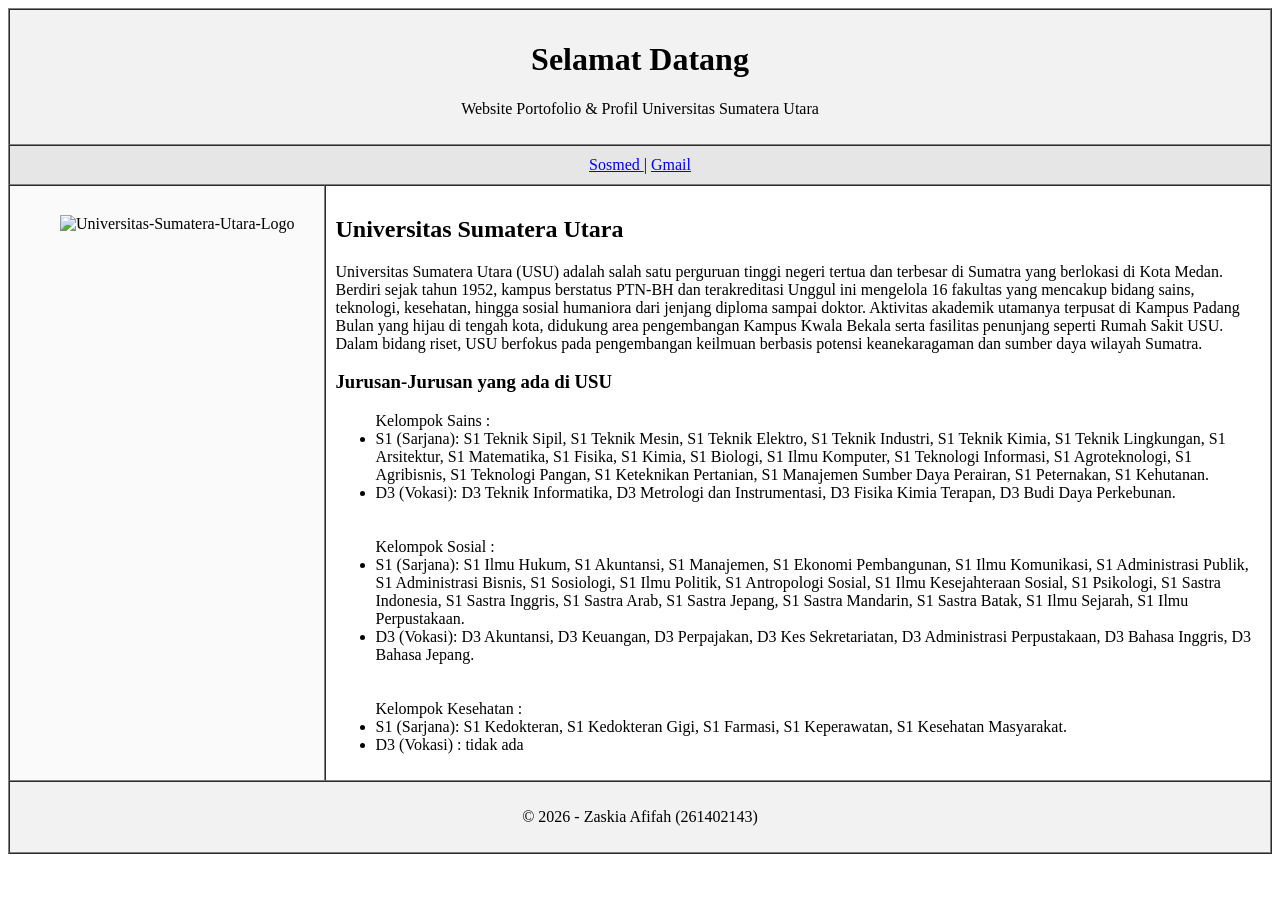
==== index.html @ f5330001 "Add files via upload" ====
<!DOCTYPE html>
<html lang="id">
<head>
    <meta charset="UTF-8">
    <meta name="viewport" content="width=device-width, initial-scale=1.0">
    <title>Tugas Individu </title>
</head>
<body>

    <!-- Tabel Utama Layout Website -->
    <table border="1" width="100%" cellpadding="10" cellspacing="0">
        
        <!-- HEADER (Gambar atau Tulisan) -->
        <tr>
            <td colspan="2" align="center" style="background-color: #f2f2f2;">
                <h1>Selamat Datang</h1>
                <p>Website Portofolio & Profil Universitas Sumatera Utara</p>
            </td>
        </tr>

        <!-- MAIN MENU (Link) -->
        <tr>
            <td colspan="2" align="center" style="background-color: #e6e6e6;">
                <a href="#https://instagram.com/official.usu"> Sosmed </a> |  
                <a href="#webmail.usu.ac.id"> Gmail </a>  
            </td>
        </tr>

        <!-- BAGIAN TENAH: SIDEBAR & ISI KONTEN WEB -->
        <tr>
            <!-- SIDEBAR -->
            <td width="25%" valign="top" style="background-color: #fafafa;">
                <h3></h3>
                <ul>
                    <img src="https://pelajarinfo.id/wp-content/uploads/2022/10/Universitas-Sumatera-Utara-Logo.png" alt="Universitas-Sumatera-Utara-Logo"
                    width="500">
                </ul>
            </td>

            <!-- ISI KONTEN WEB -->
            <td width="75%" valign="top">
                <h2>Universitas Sumatera Utara</h2>
                <p>Universitas Sumatera Utara (USU) adalah salah satu perguruan tinggi negeri tertua dan terbesar di Sumatra yang berlokasi di Kota Medan. Berdiri sejak tahun 1952, kampus berstatus PTN-BH dan terakreditasi Unggul ini mengelola 16 fakultas yang mencakup bidang sains, teknologi, kesehatan, hingga sosial humaniora dari jenjang diploma sampai doktor. Aktivitas akademik utamanya terpusat di Kampus Padang Bulan yang hijau di tengah kota, didukung area pengembangan Kampus Kwala Bekala serta fasilitas penunjang seperti Rumah Sakit USU. Dalam bidang riset, USU berfokus pada pengembangan keilmuan berbasis potensi keanekaragaman dan sumber daya wilayah Sumatra.</p>
                
                <h3>Jurusan-Jurusan yang ada di USU</h3>
                <ul>
                    Kelompok Sains :
                    <li>S1 (Sarjana): S1 Teknik Sipil, S1 Teknik Mesin, S1 Teknik Elektro, S1 Teknik Industri, S1 Teknik Kimia, S1 Teknik Lingkungan, S1 Arsitektur, S1 Matematika, S1 Fisika, S1 Kimia, S1 Biologi, S1 Ilmu Komputer, S1 Teknologi Informasi, S1 Agroteknologi, S1 Agribisnis, S1 Teknologi Pangan, S1 Keteknikan Pertanian, S1 Manajemen Sumber Daya Perairan, S1 Peternakan, S1 Kehutanan.</li>
                    <li>D3 (Vokasi): D3 Teknik Informatika, D3 Metrologi dan Instrumentasi, D3 Fisika Kimia Terapan, D3 Budi Daya Perkebunan.</li>
<br></br>
                    Kelompok Sosial :
                    <li>S1 (Sarjana): S1 Ilmu Hukum, S1 Akuntansi, S1 Manajemen, S1 Ekonomi Pembangunan, S1 Ilmu Komunikasi, S1 Administrasi Publik, S1 Administrasi Bisnis, S1 Sosiologi, S1 Ilmu Politik, S1 Antropologi Sosial, S1 Ilmu Kesejahteraan Sosial, S1 Psikologi, S1 Sastra Indonesia, S1 Sastra Inggris, S1 Sastra Arab, S1 Sastra Jepang, S1 Sastra Mandarin, S1 Sastra Batak, S1 Ilmu Sejarah, S1 Ilmu Perpustakaan.</li>
                    <li>D3 (Vokasi): D3 Akuntansi, D3 Keuangan, D3 Perpajakan, D3 Kes Sekretariatan, D3 Administrasi Perpustakaan, D3 Bahasa Inggris, D3 Bahasa Jepang.</li>
<br></br>
                    Kelompok Kesehatan :
                    <li>S1 (Sarjana): S1 Kedokteran, S1 Kedokteran Gigi, S1 Farmasi, S1 Keperawatan, S1 Kesehatan Masyarakat.</li>
                    <li>D3 (Vokasi) : tidak ada </li>
                </ul>
            </td>
        </tr>

        <!-- FOOTER -->
        <tr>
            <td colspan="2" align="center" style="background-color: #f2f2f2;">
                <p>&copy; 2026 - Zaskia Afifah (261402143) </p>
            </td>
        </tr>

    </table>

</body>
</html>
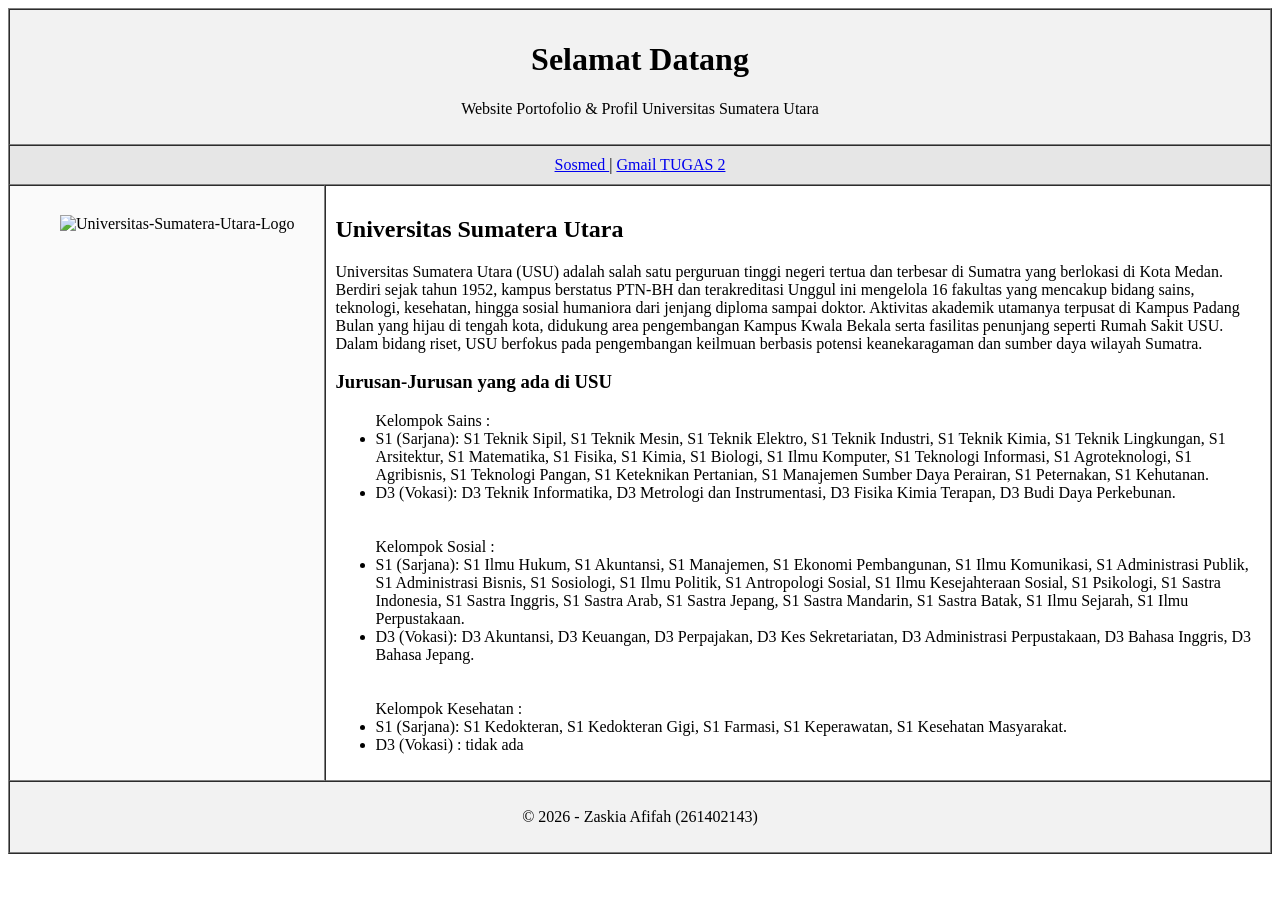
==== commit 6770d646: "Update index.html" ====
--- a/index.html
+++ b/index.html
@@ -22,7 +22,8 @@
         <tr>
             <td colspan="2" align="center" style="background-color: #e6e6e6;">
                 <a href="#https://instagram.com/official.usu"> Sosmed </a> |  
-                <a href="#webmail.usu.ac.id"> Gmail </a>  
+                <a href="#webmail.usu.ac.id"> Gmail </a>
+                <a href="tugas2.html">TUGAS 2</a>
             </td>
         </tr>
 
@@ -69,4 +70,4 @@
     </table>
 
 </body>
-</html>+</html>
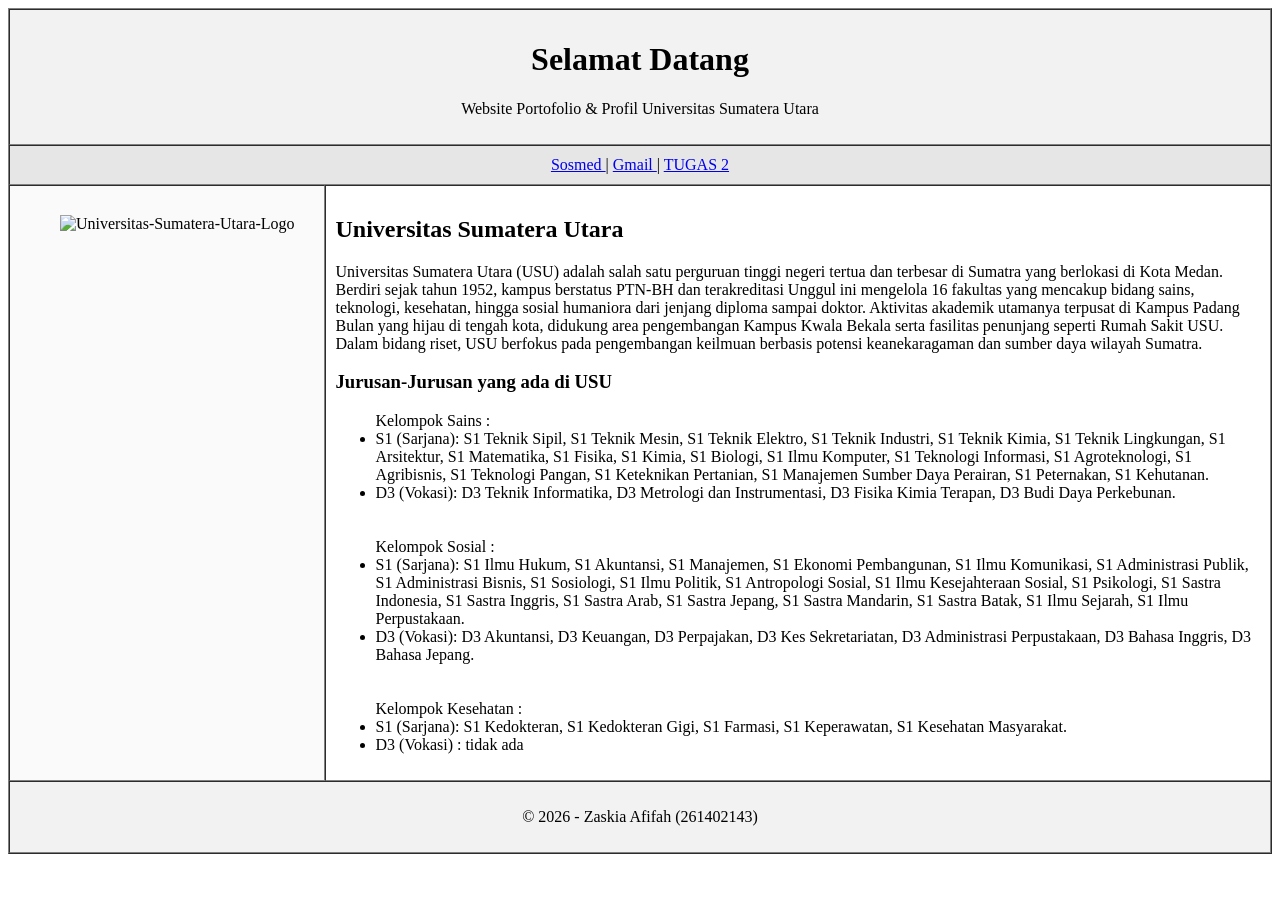
==== commit 6b1375bc: "Update index.html" ====
--- a/index.html
+++ b/index.html
@@ -22,8 +22,8 @@
         <tr>
             <td colspan="2" align="center" style="background-color: #e6e6e6;">
                 <a href="#https://instagram.com/official.usu"> Sosmed </a> |  
-                <a href="#webmail.usu.ac.id"> Gmail </a>
-                <a href="tugas2.html">TUGAS 2</a>
+                <a href="#webmail.usu.ac.id"> Gmail </a> | 
+                <a href="tugas2.html"> TUGAS 2 </a>
             </td>
         </tr>
 
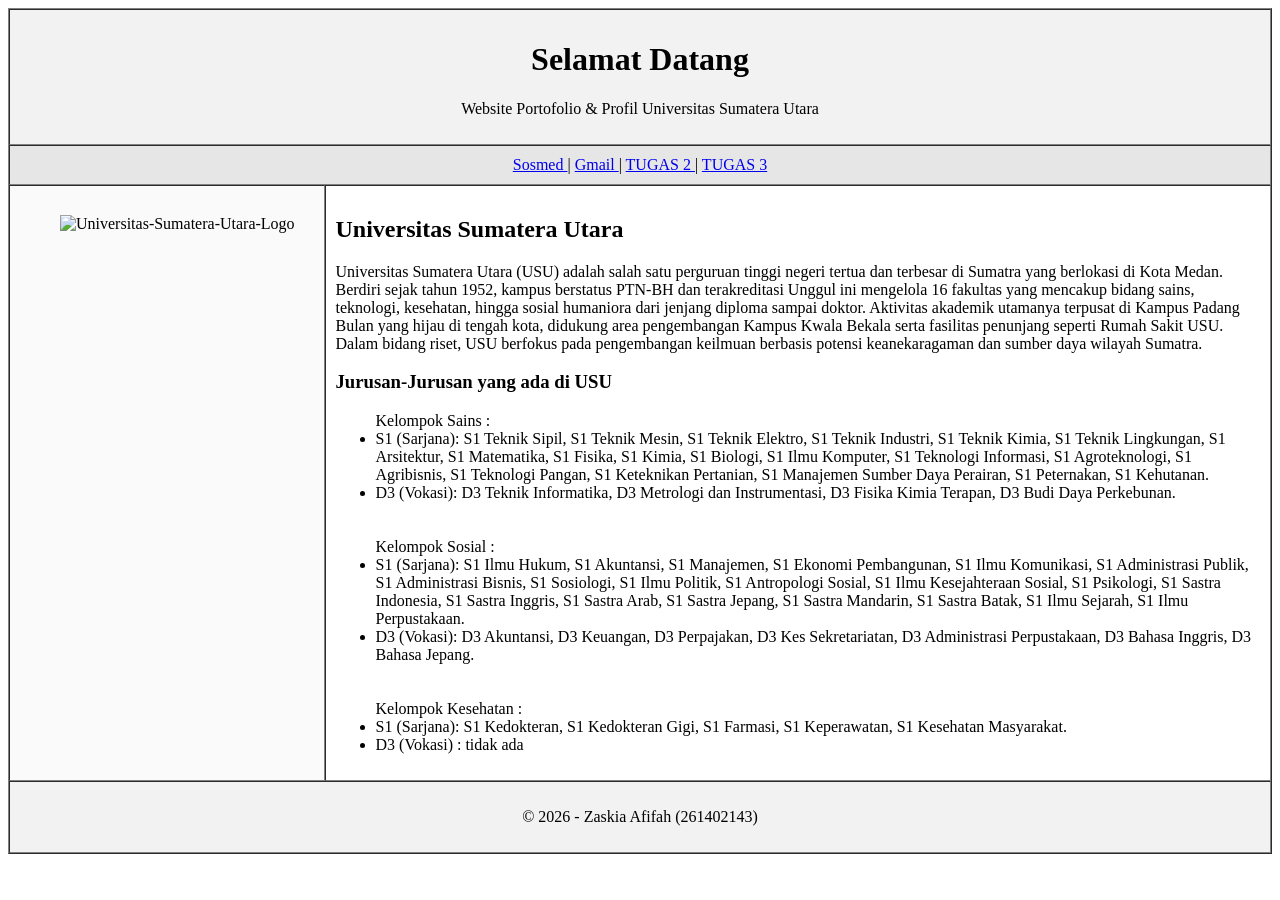
==== commit 45d691c0: "Update index.html" ====
--- a/index.html
+++ b/index.html
@@ -23,7 +23,8 @@
             <td colspan="2" align="center" style="background-color: #e6e6e6;">
                 <a href="#https://instagram.com/official.usu"> Sosmed </a> |  
                 <a href="#webmail.usu.ac.id"> Gmail </a> | 
-                <a href="tugas2.html"> TUGAS 2 </a>
+                <a href="tugas2.html"> TUGAS 2 </a> |
+                <a href="tugas3.html"> TUGAS 3 </a>
             </td>
         </tr>
 
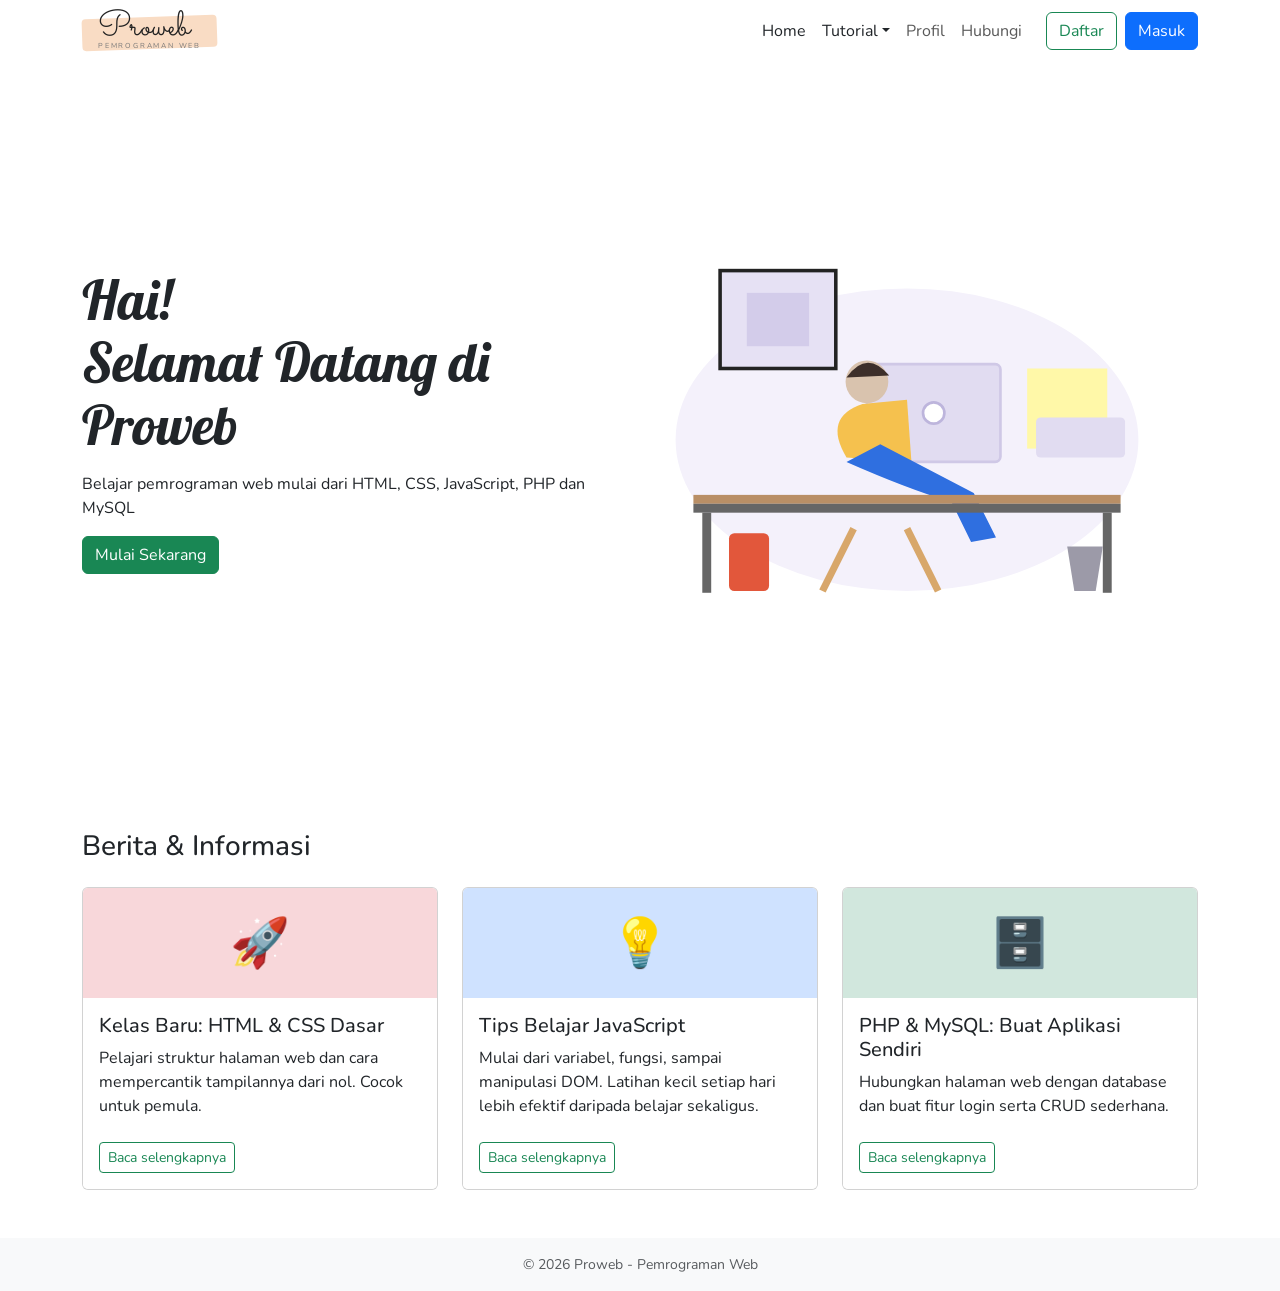
==== commit e3233f5f: "Update index.html" ====
--- a/index.html
+++ b/index.html
@@ -1,74 +1,136 @@
 <!DOCTYPE html>
 <html lang="id">
 <head>
-    <meta charset="UTF-8">
-    <meta name="viewport" content="width=device-width, initial-scale=1.0">
-    <title>Tugas Individu </title>
+  <meta charset="UTF-8">
+  <meta name="viewport" content="width=device-width, initial-scale=1">
+  <title>Proweb - Pemrograman Web</title>
+  <link href="https://cdn.jsdelivr.net/npm/bootstrap@5.2.3/dist/css/bootstrap.min.css" rel="stylesheet">
+  <link href="https://fonts.googleapis.com/css2?family=Lobster&family=Nunito:wght@400;600&family=Sacramento&display=swap" rel="stylesheet">
+  <style>
+    body { font-family: 'Nunito', sans-serif; color: #212529; }
+    .logo { position: relative; font-family: 'Sacramento', cursive; font-size: 2.2rem; line-height: 1; padding: .2rem 1rem; color: #222; }
+    .logo::before { content: ""; position: absolute; inset: 20% 0 10% 0; background: #f9dcc4; z-index: -1; border-radius: 4px; transform: rotate(-2deg); }
+    .logo small { display: block; font-family: 'Nunito', sans-serif; font-size: .45rem; letter-spacing: .25em; text-align: center; color: #777; margin-top: -.2rem; }
+    .navbar-toggler { border-color: #e0a83b; }
+    .hero { min-height: 80vh; }
+    .hero h1 { font-family: 'Lobster', cursive; font-size: clamp(2.2rem, 6vw, 3.4rem); line-height: 1.15; }
+    .hero svg { max-width: 100%; height: auto; }
+    .card-icon { height: 110px; display: flex; align-items: center; justify-content: center; font-size: 3rem; border-radius: calc(.375rem - 1px) calc(.375rem - 1px) 0 0; }
+    footer { background: #f8f9fa; }
+    @media (max-width: 991.98px) {
+      .navbar-collapse .btn { width: 100%; margin-top: .5rem; }
+      .hero { min-height: auto; padding-top: 1.5rem; }
+      .hero .col-lg-6:first-child { text-align: left; }
+    }
+  </style>
 </head>
 <body>
 
-    <!-- Tabel Utama Layout Website -->
-    <table border="1" width="100%" cellpadding="10" cellspacing="0">
-        
-        <!-- HEADER (Gambar atau Tulisan) -->
-        <tr>
-            <td colspan="2" align="center" style="background-color: #f2f2f2;">
-                <h1>Selamat Datang</h1>
-                <p>Website Portofolio & Profil Universitas Sumatera Utara</p>
-            </td>
-        </tr>
+<!-- Navbar -->
+<nav class="navbar navbar-expand-lg bg-white sticky-top">
+  <div class="container">
+    <a class="navbar-brand logo" href="#">Proweb<small>PEMROGRAMAN WEB</small></a>
+    <button class="navbar-toggler" type="button" data-bs-toggle="collapse" data-bs-target="#menu" aria-controls="menu" aria-expanded="false" aria-label="Buka menu">
+      <span class="navbar-toggler-icon"></span>
+    </button>
+    <div class="collapse navbar-collapse" id="menu">
+      <ul class="navbar-nav ms-auto align-items-lg-center mb-2 mb-lg-0">
+        <li class="nav-item"><a class="nav-link text-dark" href="#">Home</a></li>
+        <li class="nav-item dropdown">
+          <a class="nav-link dropdown-toggle text-dark" href="#" role="button" data-bs-toggle="dropdown" aria-expanded="false">Tutorial</a>
+          <ul class="dropdown-menu">
+            <li><a class="dropdown-item" href="#">HTML</a></li>
+            <li><a class="dropdown-item" href="#">CSS</a></li>
+            <li><a class="dropdown-item" href="#">JavaScript</a></li>
+            <li><hr class="dropdown-divider"></li>
+            <li><a class="dropdown-item" href="#">PHP</a></li>
+            <li><a class="dropdown-item" href="#">MySQL</a></li>
+          </ul>
+        </li>
+        <li class="nav-item"><a class="nav-link" href="#">Profil</a></li>
+        <li class="nav-item"><a class="nav-link" href="#">Hubungi</a></li>
+        <li class="nav-item ms-lg-3"><a class="btn btn-outline-success" href="#">Daftar</a></li>
+        <li class="nav-item ms-lg-2"><a class="btn btn-primary" href="#">Masuk</a></li>
+      </ul>
+    </div>
+  </div>
+</nav>
 
-        <!-- MAIN MENU (Link) -->
-        <tr>
-            <td colspan="2" align="center" style="background-color: #e6e6e6;">
-                <a href="#https://instagram.com/official.usu"> Sosmed </a> |  
-                <a href="#webmail.usu.ac.id"> Gmail </a> | 
-                <a href="tugas2.html"> TUGAS 2 </a> |
-                <a href="tugas3.html"> TUGAS 3 </a>
-            </td>
-        </tr>
+<!-- Hero -->
+<header class="container hero d-flex align-items-center">
+  <div class="row align-items-center w-100 g-4">
+    <div class="col-lg-6">
+      <h1>Hai!<br>Selamat Datang di Proweb</h1>
+      <p class="my-3">Belajar pemrograman web mulai dari HTML, CSS, JavaScript, PHP dan MySQL</p>
+      <a href="#berita" class="btn btn-success">Mulai Sekarang</a>
+    </div>
+    <div class="col-lg-6">
+      <svg viewBox="0 0 600 420" xmlns="http://www.w3.org/2000/svg" role="img" aria-label="Ilustrasi orang belajar di depan komputer">
+        <ellipse cx="300" cy="230" rx="260" ry="170" fill="#f4f1fb"/>
+        <rect x="90" y="40" width="130" height="110" fill="#e6e1f4" stroke="#222" stroke-width="4"/>
+        <rect x="120" y="65" width="70" height="60" fill="#d3ccea"/>
+        <rect x="255" y="145" width="150" height="110" rx="6" fill="#e1dcf1" stroke="#cfc8e6" stroke-width="3"/>
+        <circle cx="330" cy="200" r="12" fill="#fff" stroke="#bdb5dc" stroke-width="3"/>
+        <rect x="435" y="150" width="90" height="90" fill="#fff8a8"/>
+        <rect x="445" y="205" width="100" height="45" rx="5" fill="#e1dcf1"/>
+        <path d="M232 250 Q205 205 250 190 L300 185 L305 255 Z" fill="#f5c14e"/>
+        <circle cx="255" cy="165" r="24" fill="#d9c3ae"/>
+        <path d="M232 160 Q255 128 280 158 Z" fill="#3d2f2a"/>
+        <path d="M232 255 Q300 285 350 300 L372 345 L400 340 L375 290 L270 235 Z" fill="#2f6fe0"/>
+        <rect x="60" y="292" width="480" height="10" fill="#b98f66"/>
+        <rect x="60" y="302" width="480" height="10" fill="#666"/>
+        <rect x="70" y="312" width="10" height="90" fill="#666"/>
+        <rect x="520" y="312" width="10" height="90" fill="#666"/>
+        <line x1="240" y1="330" x2="205" y2="400" stroke="#d8a76a" stroke-width="8"/>
+        <line x1="300" y1="330" x2="335" y2="400" stroke="#d8a76a" stroke-width="8"/>
+        <rect x="100" y="335" width="45" height="65" rx="6" fill="#e2573b"/>
+        <path d="M480 350 L520 350 L512 400 L488 400 Z" fill="#9c9aa8"/>
+      </svg>
+    </div>
+  </div>
+</header>
 
-        <!-- BAGIAN TENAH: SIDEBAR & ISI KONTEN WEB -->
-        <tr>
-            <!-- SIDEBAR -->
-            <td width="25%" valign="top" style="background-color: #fafafa;">
-                <h3></h3>
-                <ul>
-                    <img src="https://pelajarinfo.id/wp-content/uploads/2022/10/Universitas-Sumatera-Utara-Logo.png" alt="Universitas-Sumatera-Utara-Logo"
-                    width="500">
-                </ul>
-            </td>
+<!-- Card berita / informasi -->
+<section class="container py-5" id="berita">
+  <h2 class="h3 mb-4">Berita &amp; Informasi</h2>
+  <div class="row row-cols-1 row-cols-md-3 g-4">
+    <div class="col">
+      <div class="card h-100">
+        <div class="card-icon bg-danger-subtle">🚀</div>
+        <div class="card-body">
+          <h5 class="card-title">Kelas Baru: HTML &amp; CSS Dasar</h5>
+          <p class="card-text">Pelajari struktur halaman web dan cara mempercantik tampilannya dari nol. Cocok untuk pemula.</p>
+        </div>
+        <div class="card-footer bg-white border-0 pb-3"><a href="#" class="btn btn-sm btn-outline-success">Baca selengkapnya</a></div>
+      </div>
+    </div>
+    <div class="col">
+      <div class="card h-100">
+        <div class="card-icon bg-primary-subtle">💡</div>
+        <div class="card-body">
+          <h5 class="card-title">Tips Belajar JavaScript</h5>
+          <p class="card-text">Mulai dari variabel, fungsi, sampai manipulasi DOM. Latihan kecil setiap hari lebih efektif daripada belajar sekaligus.</p>
+        </div>
+        <div class="card-footer bg-white border-0 pb-3"><a href="#" class="btn btn-sm btn-outline-success">Baca selengkapnya</a></div>
+      </div>
+    </div>
+    <div class="col">
+      <div class="card h-100">
+        <div class="card-icon bg-success-subtle">🗄️</div>
+        <div class="card-body">
+          <h5 class="card-title">PHP &amp; MySQL: Buat Aplikasi Sendiri</h5>
+          <p class="card-text">Hubungkan halaman web dengan database dan buat fitur login serta CRUD sederhana.</p>
+        </div>
+        <div class="card-footer bg-white border-0 pb-3"><a href="#" class="btn btn-sm btn-outline-success">Baca selengkapnya</a></div>
+      </div>
+    </div>
+  </div>
+</section>
 
-            <!-- ISI KONTEN WEB -->
-            <td width="75%" valign="top">
-                <h2>Universitas Sumatera Utara</h2>
-                <p>Universitas Sumatera Utara (USU) adalah salah satu perguruan tinggi negeri tertua dan terbesar di Sumatra yang berlokasi di Kota Medan. Berdiri sejak tahun 1952, kampus berstatus PTN-BH dan terakreditasi Unggul ini mengelola 16 fakultas yang mencakup bidang sains, teknologi, kesehatan, hingga sosial humaniora dari jenjang diploma sampai doktor. Aktivitas akademik utamanya terpusat di Kampus Padang Bulan yang hijau di tengah kota, didukung area pengembangan Kampus Kwala Bekala serta fasilitas penunjang seperti Rumah Sakit USU. Dalam bidang riset, USU berfokus pada pengembangan keilmuan berbasis potensi keanekaragaman dan sumber daya wilayah Sumatra.</p>
-                
-                <h3>Jurusan-Jurusan yang ada di USU</h3>
-                <ul>
-                    Kelompok Sains :
-                    <li>S1 (Sarjana): S1 Teknik Sipil, S1 Teknik Mesin, S1 Teknik Elektro, S1 Teknik Industri, S1 Teknik Kimia, S1 Teknik Lingkungan, S1 Arsitektur, S1 Matematika, S1 Fisika, S1 Kimia, S1 Biologi, S1 Ilmu Komputer, S1 Teknologi Informasi, S1 Agroteknologi, S1 Agribisnis, S1 Teknologi Pangan, S1 Keteknikan Pertanian, S1 Manajemen Sumber Daya Perairan, S1 Peternakan, S1 Kehutanan.</li>
-                    <li>D3 (Vokasi): D3 Teknik Informatika, D3 Metrologi dan Instrumentasi, D3 Fisika Kimia Terapan, D3 Budi Daya Perkebunan.</li>
-<br></br>
-                    Kelompok Sosial :
-                    <li>S1 (Sarjana): S1 Ilmu Hukum, S1 Akuntansi, S1 Manajemen, S1 Ekonomi Pembangunan, S1 Ilmu Komunikasi, S1 Administrasi Publik, S1 Administrasi Bisnis, S1 Sosiologi, S1 Ilmu Politik, S1 Antropologi Sosial, S1 Ilmu Kesejahteraan Sosial, S1 Psikologi, S1 Sastra Indonesia, S1 Sastra Inggris, S1 Sastra Arab, S1 Sastra Jepang, S1 Sastra Mandarin, S1 Sastra Batak, S1 Ilmu Sejarah, S1 Ilmu Perpustakaan.</li>
-                    <li>D3 (Vokasi): D3 Akuntansi, D3 Keuangan, D3 Perpajakan, D3 Kes Sekretariatan, D3 Administrasi Perpustakaan, D3 Bahasa Inggris, D3 Bahasa Jepang.</li>
-<br></br>
-                    Kelompok Kesehatan :
-                    <li>S1 (Sarjana): S1 Kedokteran, S1 Kedokteran Gigi, S1 Farmasi, S1 Keperawatan, S1 Kesehatan Masyarakat.</li>
-                    <li>D3 (Vokasi) : tidak ada </li>
-                </ul>
-            </td>
-        </tr>
+<footer class="py-3 text-center text-muted small">
+  &copy; 2026 Proweb - Pemrograman Web
+</footer>
 
-        <!-- FOOTER -->
-        <tr>
-            <td colspan="2" align="center" style="background-color: #f2f2f2;">
-                <p>&copy; 2026 - Zaskia Afifah (261402143) </p>
-            </td>
-        </tr>
-
-    </table>
-
+<script src="https://cdn.jsdelivr.net/npm/bootstrap@5.2.3/dist/js/bootstrap.bundle.min.js"></script>
 </body>
 </html>
